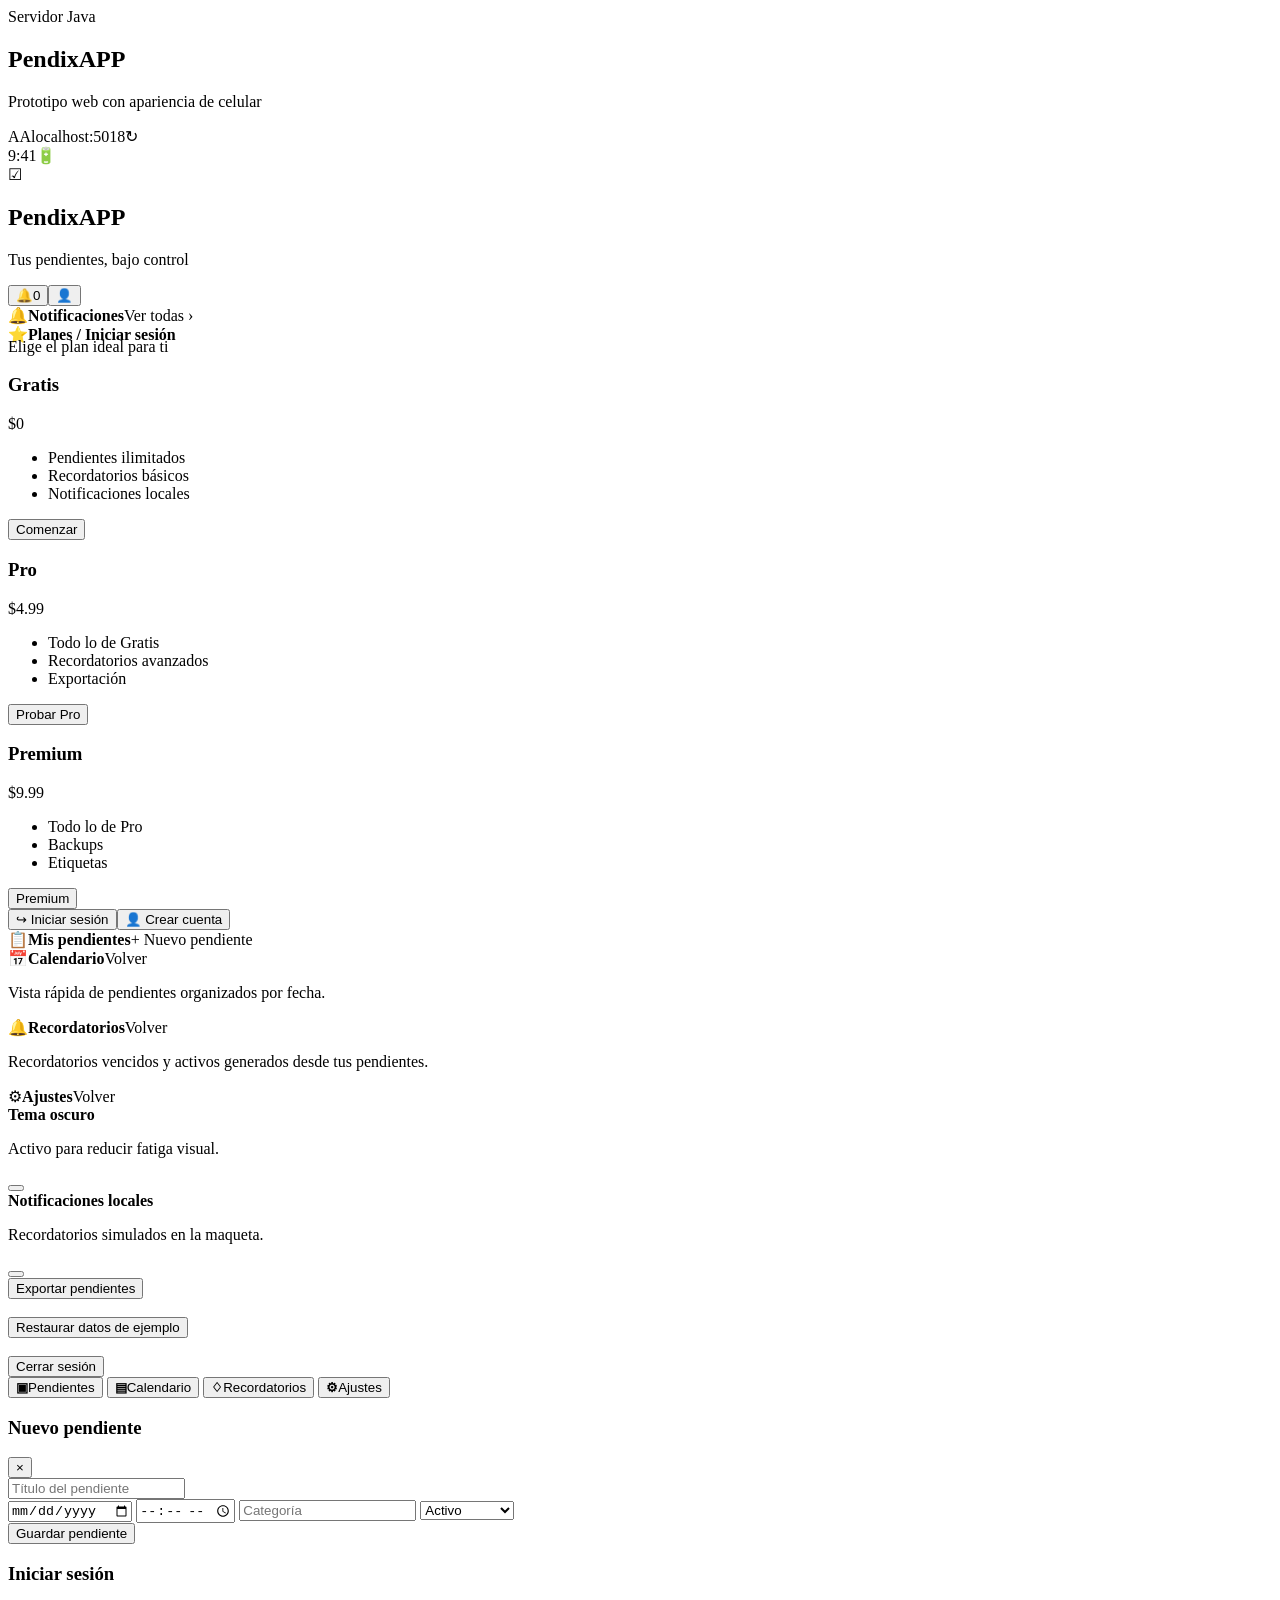
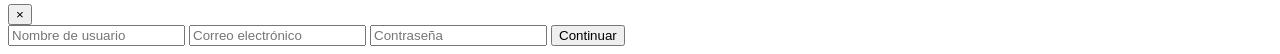
==== PendixAPP/src/main/resources/static/index.html @ 638d415f "feat(project): add mobile interface and local Cloudflare deployment" ====
<!DOCTYPE html>
<html lang="es">
<head>
<meta charset="UTF-8">
<meta name="viewport" content="width=device-width, initial-scale=1.0, viewport-fit=cover">
<title>PendixAPP</title>
<link rel="stylesheet" href="/styles.css">
</head>
<body>
<div class="stage">
  <section class="info">
    <div class="eyebrow">Servidor Java</div>
    <h1>PendixAPP</h1>
    <p>Prototipo web con apariencia de celular</p>
  </section>

  <main class="browser">
    <div class="browserbar"><span>AA</span><span>localhost:5018</span><span>↻</span></div>
    <section class="phone" aria-label="PendixAPP en vista celular">
      <div class="screen">
        <div class="content" id="content">
          <div class="status"><span>9:41</span><span class="icons">🔋</span></div>
          <header class="top">
            <div class="logo">☑</div>
            <div class="title"><h2>PendixAPP</h2><p id="sessionText">Tus pendientes, bajo control</p></div>
            <div class="header-actions"><button class="iconbtn" onclick="showView('recordatorios')">🔔<span class="badge" id="notifBadge">0</span></button><button class="iconbtn" onclick="openLogin()">👤</button></div>
          </header>

          <section id="viewPendientes" class="view active-view">
            <nav class="filters" id="filters"></nav>
            <section class="card" id="notificacionesCard">
              <div class="section-title"><span>🔔</span><strong>Notificaciones</strong><span class="link" onclick="showView('recordatorios')">Ver todas ›</span></div>
              <div id="notificacionesHome"></div>
            </section>
            <section class="card">
              <div class="section-title"><span>⭐</span><strong>Planes / Iniciar sesión</strong></div>
              <p class="muted" style="margin-top:-6px">Elige el plan ideal para ti</p>
              <div class="plans">
                <article class="plan"><h3>Gratis</h3><div class="price">$0</div><ul><li>Pendientes ilimitados</li><li>Recordatorios básicos</li><li>Notificaciones locales</li></ul><button class="btn" onclick="selectPlan('Gratis')">Comenzar</button></article>
                <article class="plan pro"><h3>Pro</h3><div class="price">$4.99</div><ul><li>Todo lo de Gratis</li><li>Recordatorios avanzados</li><li>Exportación</li></ul><button class="btn fill" onclick="selectPlan('Pro')">Probar Pro</button></article>
                <article class="plan"><h3>Premium</h3><div class="price">$9.99</div><ul><li>Todo lo de Pro</li><li>Backups</li><li>Etiquetas</li></ul><button class="btn" onclick="selectPlan('Premium')">Premium</button></article>
              </div>
              <div class="login-row"><button class="btn" onclick="openLogin()">↪ Iniciar sesión</button><button class="btn fill" onclick="openLogin(true)">👤 Crear cuenta</button></div>
            </section>
            <section class="card" id="tasksSection">
              <div class="section-title"><span>📋</span><strong>Mis pendientes</strong><span class="add" onclick="openTaskForm()">+ Nuevo pendiente</span></div>
              <div id="tasks"></div>
            </section>
          </section>

          <section id="viewCalendario" class="view">
            <section class="card">
              <div class="section-title"><span>📅</span><strong>Calendario</strong><span class="link" onclick="showView('pendientes')">Volver</span></div>
              <p class="muted">Vista rápida de pendientes organizados por fecha.</p>
              <div id="calendarList"></div>
            </section>
          </section>

          <section id="viewRecordatorios" class="view">
            <section class="card">
              <div class="section-title"><span>🔔</span><strong>Recordatorios</strong><span class="link" onclick="showView('pendientes')">Volver</span></div>
              <p class="muted">Recordatorios vencidos y activos generados desde tus pendientes.</p>
              <div id="reminderList"></div>
            </section>
          </section>

          <section id="viewAjustes" class="view">
            <section class="card">
              <div class="section-title"><span>⚙</span><strong>Ajustes</strong><span class="link" onclick="showView('pendientes')">Volver</span></div>
              <div class="setting-row"><div><strong>Tema oscuro</strong><p class="muted">Activo para reducir fatiga visual.</p></div><button class="toggle" onclick="toast('El tema oscuro ya está activo')"></button></div>
              <div class="setting-row"><div><strong>Notificaciones locales</strong><p class="muted">Recordatorios simulados en la maqueta.</p></div><button class="toggle" onclick="toast('Notificaciones locales activas')"></button></div>
              <button class="btn" onclick="exportData()">Exportar pendientes</button><br><br>
              <button class="btn danger" onclick="resetData()">Restaurar datos de ejemplo</button><br><br>
              <button class="btn" onclick="logout()">Cerrar sesión</button>
            </section>
          </section>
        </div>

        <footer class="bottom">
          <button class="nav active" data-nav="pendientes" onclick="showView('pendientes')"><b>▣</b>Pendientes</button>
          <button class="nav" data-nav="calendario" onclick="showView('calendario')"><b>▤</b>Calendario</button>
          <button class="nav" data-nav="recordatorios" onclick="showView('recordatorios')"><b>♢</b>Recordatorios</button>
          <button class="nav" data-nav="ajustes" onclick="showView('ajustes')"><b>⚙</b>Ajustes</button>
        </footer>

        <div class="modal" id="taskModal">
          <div class="modal-box">
            <div class="modal-head"><h3 id="taskModalTitle">Nuevo pendiente</h3><button class="close" onclick="closeTaskForm()">×</button></div>
            <input type="hidden" id="taskId">
            <input class="field" id="taskTitle" placeholder="Título del pendiente">
            <div class="form-grid">
              <input class="field" id="taskDate" type="date">
              <input class="field" id="taskTime" type="time">
              <input class="field" id="taskCategory" placeholder="Categoría">
              <select class="field" id="taskState"><option value="activo">Activo</option><option value="vencido">Vencido</option><option value="completado">Completado</option></select>
            </div>
            <button class="btn fill" onclick="saveTask()">Guardar pendiente</button>
          </div>
        </div>

        <div class="modal" id="loginModal">
          <div class="modal-box">
            <div class="modal-head"><h3 id="loginTitle">Iniciar sesión</h3><button class="close" onclick="closeLogin()">×</button></div>
            <input class="field" id="loginName" placeholder="Nombre de usuario">
            <input class="field" id="loginEmail" type="email" placeholder="Correo electrónico">
            <input class="field" id="loginPass" type="password" placeholder="Contraseña">
            <button class="btn fill" onclick="login()">Continuar</button>
          </div>
        </div>

        <div class="toast" id="toast"></div>
      </div>
    </section>
  </main>
</div>

<script src="/app.js" defer></script>
</body>
</html>
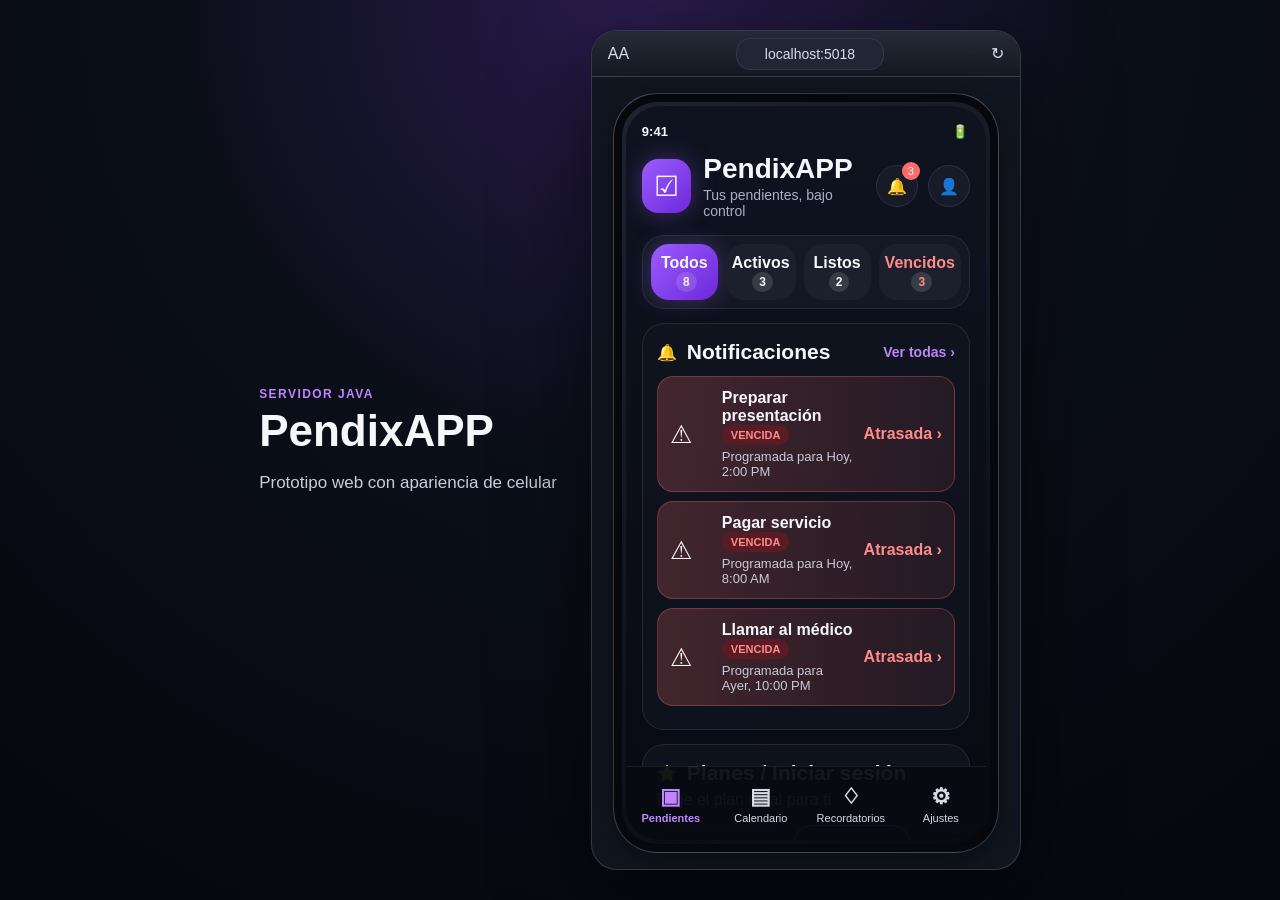
==== commit 180ffca6: "feat(deploy): separate frontend and deploy with GitHub Pages" ====
--- a/PendixAPP/src/main/resources/static/index.html
+++ b/PendixAPP/src/main/resources/static/index.html
@@ -4,7 +4,7 @@
 <meta charset="UTF-8">
 <meta name="viewport" content="width=device-width, initial-scale=1.0, viewport-fit=cover">
 <title>PendixAPP</title>
-<link rel="stylesheet" href="/styles.css">
+<link rel="stylesheet" href="./styles.css">
 </head>
 <body>
 <div class="stage">
@@ -114,6 +114,6 @@
   </main>
 </div>
 
-<script src="/app.js" defer></script>
+<script src="./app.js" defer></script>
 </body>
 </html>
--- a/PendixAPP/src/main/resources/static/styles.css
+++ b/PendixAPP/src/main/resources/static/styles.css
@@ -0,0 +1,71 @@
+:root{
+  --bg:#080a12;--panel:#111520;--panel2:#171b28;--line:#2a3144;--text:#f6f7fb;--muted:#a9b0c5;
+  --purple:#9b5cff;--purple2:#6d28d9;--violet:#c084fc;--red:#ff6b6b;--red2:#3a151c;
+  --green:#45d483;--green2:#113320;--yellow:#facc15;--blue:#60a5fa;--white:#ffffff;
+}
+*{box-sizing:border-box}
+body{margin:0;min-height:100vh;background:radial-gradient(circle at top,#2a1b4d 0,#0b0f19 42%,#05070d 100%);font-family:Arial,Helvetica,sans-serif;color:var(--text);display:flex;justify-content:center;align-items:center;padding:22px}
+.stage{display:flex;gap:34px;align-items:center;max-width:1180px;width:100%;justify-content:center}
+.info{max-width:360px}.eyebrow{color:var(--violet);font-weight:800;text-transform:uppercase;letter-spacing:.12em;font-size:12px}.info h1{font-size:44px;line-height:1;margin:8px 0}.info p{color:#c9cde0;font-size:17px;line-height:1.55}
+.quick{margin-top:20px;padding:14px 16px;border:1px solid rgba(192,132,252,.35);border-radius:18px;background:rgba(17,21,32,.72)}.quick code{color:#d8b4fe}
+.browser{width:430px;border:1px solid rgba(255,255,255,.15);border-radius:26px;background:#111722;box-shadow:0 30px 90px rgba(0,0,0,.55);overflow:hidden}.browserbar{height:46px;background:linear-gradient(180deg,#242a37,#151922);display:flex;align-items:center;justify-content:space-between;padding:0 16px;color:#d9def2;border-bottom:1px solid rgba(255,255,255,.1)}.browserbar span:nth-child(2){background:#202634;border:1px solid #32394a;border-radius:14px;padding:7px 28px;font-size:14px}
+.phone{margin:16px auto;width:386px;height:760px;border-radius:44px;padding:12px;background:linear-gradient(145deg,#1d2330,#07090e);border:1px solid rgba(255,255,255,.18);box-shadow:inset 0 0 0 8px #06080d,0 12px 45px rgba(0,0,0,.5)}
+.screen{height:100%;border-radius:34px;overflow:hidden;background:linear-gradient(180deg,#0f1320,#070a12);position:relative;display:flex;flex-direction:column}.content{padding:18px 16px 88px;overflow-y:auto;scrollbar-width:none;scroll-behavior:smooth}.content::-webkit-scrollbar{display:none}
+.status{display:flex;justify-content:space-between;align-items:center;font-size:13px;font-weight:800;margin-bottom:14px}.icons{letter-spacing:2px}.top{display:flex;align-items:center;gap:12px;margin-bottom:16px}.logo{width:54px;height:54px;border-radius:16px;background:linear-gradient(135deg,var(--purple),var(--purple2));display:grid;place-items:center;font-size:28px;box-shadow:0 0 25px rgba(155,92,255,.35)}.title h2{margin:0;font-size:28px}.title p{margin:2px 0 0;color:var(--muted);font-size:14px}.header-actions{margin-left:auto;display:flex;gap:10px}.iconbtn{width:42px;height:42px;border-radius:50%;border:1px solid var(--line);background:rgba(255,255,255,.04);display:grid;place-items:center;position:relative;cursor:pointer;color:var(--text)}.badge{position:absolute;right:-3px;top:-4px;background:var(--red);font-size:11px;border-radius:999px;padding:3px 6px}.filters{display:grid;grid-template-columns:repeat(4,1fr);gap:8px;padding:8px;border:1px solid rgba(255,255,255,.08);border-radius:22px;background:rgba(255,255,255,.03);margin-bottom:14px}.filter{border:0;border-radius:18px;padding:10px 6px;background:#1b202c;color:var(--text);font-weight:800;cursor:pointer}.filter span{margin-left:4px;background:rgba(255,255,255,.13);border-radius:999px;padding:3px 7px;font-size:12px}.filter.active{background:linear-gradient(135deg,var(--purple),var(--purple2));box-shadow:0 0 22px rgba(155,92,255,.32)}.filter.red{color:#ff8b8b}
+.card{border:1px solid rgba(255,255,255,.09);background:rgba(17,21,32,.72);border-radius:22px;padding:14px;margin-bottom:14px}.section-title{display:flex;align-items:center;gap:10px;margin:2px 0 12px}.section-title strong{font-size:21px}.section-title .link{margin-left:auto;color:var(--violet);font-weight:800;font-size:14px;cursor:pointer}.notif{display:grid;grid-template-columns:42px 1fr auto;gap:10px;align-items:center;margin:9px 0;padding:12px;border-radius:16px;background:linear-gradient(90deg,rgba(255,107,107,.22),rgba(255,107,107,.09));border:1px solid rgba(255,107,107,.3)}.warn{font-size:25px}.notif h4,.task h4{margin:0 0 4px}.notif p,.task p{margin:0;color:#c7cbda;font-size:13px}.pill{display:inline-block;border-radius:999px;padding:4px 9px;font-size:11px;font-weight:900}.expired{background:#5a1b24;color:#ff8b8b}.done{background:var(--green2);color:var(--green)}.activeP{background:#42380e;color:var(--yellow)}
+.plans{display:grid;grid-template-columns:1fr 1fr 1fr;gap:8px}.plan{padding:12px;border-radius:16px;background:rgba(255,255,255,.035);border:1px solid var(--line)}.plan.pro{border-color:var(--purple);box-shadow:0 0 24px rgba(155,92,255,.18)}.plan h3{margin:0 0 8px;font-size:16px}.price{font-size:24px;font-weight:900;margin-bottom:6px}.plan ul{padding-left:0;list-style:none;margin:8px 0 12px}.plan li{font-size:12px;color:#d3d6e3;margin:6px 0}.plan li:before{content:'✓';color:var(--violet);margin-right:5px}.btn{border:1px solid var(--purple);background:transparent;color:var(--violet);border-radius:12px;padding:10px 12px;font-weight:900;cursor:pointer;width:100%}.btn.fill{background:linear-gradient(135deg,var(--purple),var(--purple2));color:white}.btn.danger{border-color:var(--red);color:#ff8b8b}.login-row{display:grid;grid-template-columns:1fr 1fr;gap:10px;margin-top:12px}
+.task{display:grid;grid-template-columns:30px 1fr auto;gap:10px;align-items:center;padding:12px;border-radius:16px;background:rgba(255,255,255,.045);border:1px solid rgba(255,255,255,.08);margin:8px 0}.task.vencido{border-left:4px solid var(--red);background:linear-gradient(90deg,rgba(255,107,107,.17),rgba(255,255,255,.04))}.task.completed h4{text-decoration:line-through;color:#818899}.check{width:24px;height:24px;border-radius:50%;border:2px solid #d5daf0;display:grid;place-items:center;cursor:pointer}.completed .check{background:var(--purple);border-color:var(--purple);color:white}.actions{display:flex;gap:6px;justify-content:flex-end;align-items:center}.mini{border:0;background:rgba(255,255,255,.06);color:#e8e9f1;border-radius:9px;padding:7px 8px;cursor:pointer}.mini:hover,.iconbtn:hover,.btn:hover{filter:brightness(1.12)}.undo{color:var(--violet);font-weight:900;font-size:13px;background:transparent;border:0;cursor:pointer}
+.view{display:none}.view.active-view{display:block}.calendar-day{padding:12px;border-radius:16px;margin:8px 0;background:rgba(255,255,255,.045);border:1px solid rgba(255,255,255,.08)}.calendar-day strong{display:block;color:#d8b4fe;margin-bottom:6px}.setting-row{display:flex;justify-content:space-between;align-items:center;gap:12px;padding:12px;border-radius:16px;margin:8px 0;background:rgba(255,255,255,.045);border:1px solid rgba(255,255,255,.08)}.toggle{width:52px;height:28px;border-radius:99px;background:var(--purple);position:relative;border:0}.toggle:after{content:'';width:22px;height:22px;border-radius:50%;background:white;position:absolute;right:3px;top:3px}.field{width:100%;padding:11px 12px;border-radius:12px;border:1px solid var(--line);background:#0d111b;color:var(--text);outline:0;margin:6px 0}.field:focus{border-color:var(--purple)}.form-grid{display:grid;grid-template-columns:1fr 1fr;gap:8px}.full{grid-column:1/-1}.muted{color:var(--muted)}
+.bottom{position:absolute;left:0;right:0;bottom:0;height:74px;background:rgba(8,10,18,.94);border-top:1px solid rgba(255,255,255,.08);display:grid;grid-template-columns:repeat(4,1fr);align-items:center}.nav{font-size:11px;text-align:center;color:#d7d9e7;border:0;background:transparent;cursor:pointer}.nav.active{color:var(--violet);font-weight:900}.nav b{display:block;font-size:22px;margin-bottom:2px}.add{margin-left:auto;color:var(--violet);font-weight:900;cursor:pointer}
+.modal{position:absolute;inset:0;z-index:20;background:rgba(0,0,0,.65);display:none;align-items:center;justify-content:center;padding:18px}.modal.open{display:flex}.modal-box{width:100%;max-width:330px;background:#111520;border:1px solid rgba(192,132,252,.35);border-radius:22px;padding:16px;box-shadow:0 20px 70px rgba(0,0,0,.55)}.modal-head{display:flex;justify-content:space-between;align-items:center;margin-bottom:10px}.modal-head h3{margin:0}.close{background:transparent;color:#fff;border:0;font-size:22px;cursor:pointer}.toast{position:absolute;left:18px;right:18px;bottom:84px;background:#191f2d;border:1px solid rgba(192,132,252,.45);color:#fff;border-radius:14px;padding:12px;text-align:center;display:none;z-index:30}.toast.show{display:block;animation:fade 2.2s forwards}@keyframes fade{0%{opacity:0;transform:translateY(8px)}15%{opacity:1;transform:translateY(0)}80%{opacity:1}100%{opacity:0}}
+@media(max-width:900px){body{padding:10px}.stage{display:block}.info{display:none}.browser{width:100%;max-width:430px;margin:auto}.phone{width:calc(100% - 24px);max-width:386px}}
+
+/* Experiencia de uso en teléfonos reales */
+button,input,select{font:inherit}
+button{touch-action:manipulation}
+
+@media(max-width:600px){
+  html,body{width:100%;min-height:100%;overscroll-behavior:none}
+  body{display:block;padding:0;background:#070a12}
+  .stage{display:block;width:100%;min-height:100vh;min-height:100dvh}
+  .info,.browserbar{display:none}
+  .browser{width:100%;max-width:none;min-height:100vh;min-height:100dvh;border:0;border-radius:0;box-shadow:none;background:#070a12}
+  .phone{width:100%;max-width:none;height:100vh;height:100dvh;min-height:100vh;min-height:100dvh;margin:0;padding:0;border:0;border-radius:0;box-shadow:none;background:#070a12}
+  .screen{border-radius:0}
+  .content{padding:calc(12px + env(safe-area-inset-top)) 12px calc(88px + env(safe-area-inset-bottom))}
+  .status{margin-bottom:10px;padding-inline:4px}
+  .top{gap:9px;margin-bottom:12px}
+  .logo{width:46px;height:46px;border-radius:14px;font-size:24px;flex:0 0 auto}
+  .title{min-width:0}
+  .title h2{font-size:23px;white-space:nowrap}
+  .title p{max-width:145px;overflow:hidden;text-overflow:ellipsis;white-space:nowrap}
+  .header-actions{gap:6px}
+  .iconbtn{width:40px;height:40px}
+  .filters{grid-template-columns:repeat(2,minmax(0,1fr));border-radius:18px}
+  .filter{min-height:44px}
+  .plans{grid-template-columns:1fr}
+  .plan{padding:14px}
+  .login-row,.form-grid{grid-template-columns:1fr}
+  .card{padding:12px;border-radius:18px}
+  .section-title strong{font-size:19px}
+  .notif{grid-template-columns:34px minmax(0,1fr);align-items:start}
+  .notif>strong:last-child{grid-column:2;text-align:left;font-size:13px}
+  .task{grid-template-columns:28px minmax(0,1fr);align-items:start}
+  .task>div:last-child{grid-column:2;text-align:left!important}
+  .actions{justify-content:flex-start;flex-wrap:wrap}
+  .mini,.undo{min-height:40px}
+  .bottom{height:calc(70px + env(safe-area-inset-bottom));padding-bottom:env(safe-area-inset-bottom)}
+  .nav{min-height:54px}
+  .modal{position:fixed;padding:12px;padding-bottom:calc(12px + env(safe-area-inset-bottom))}
+  .modal-box{max-height:calc(100dvh - 24px);overflow-y:auto}
+  .field,.btn{min-height:46px}
+  .toast{position:fixed;bottom:calc(82px + env(safe-area-inset-bottom))}
+}
+
+@media(max-width:360px){
+  .content{padding-inline:9px}
+  .title h2{font-size:21px}
+  .title p{max-width:112px}
+  .header-actions .iconbtn:first-child{display:none}
+  .section-title .link{font-size:12px}
+}
